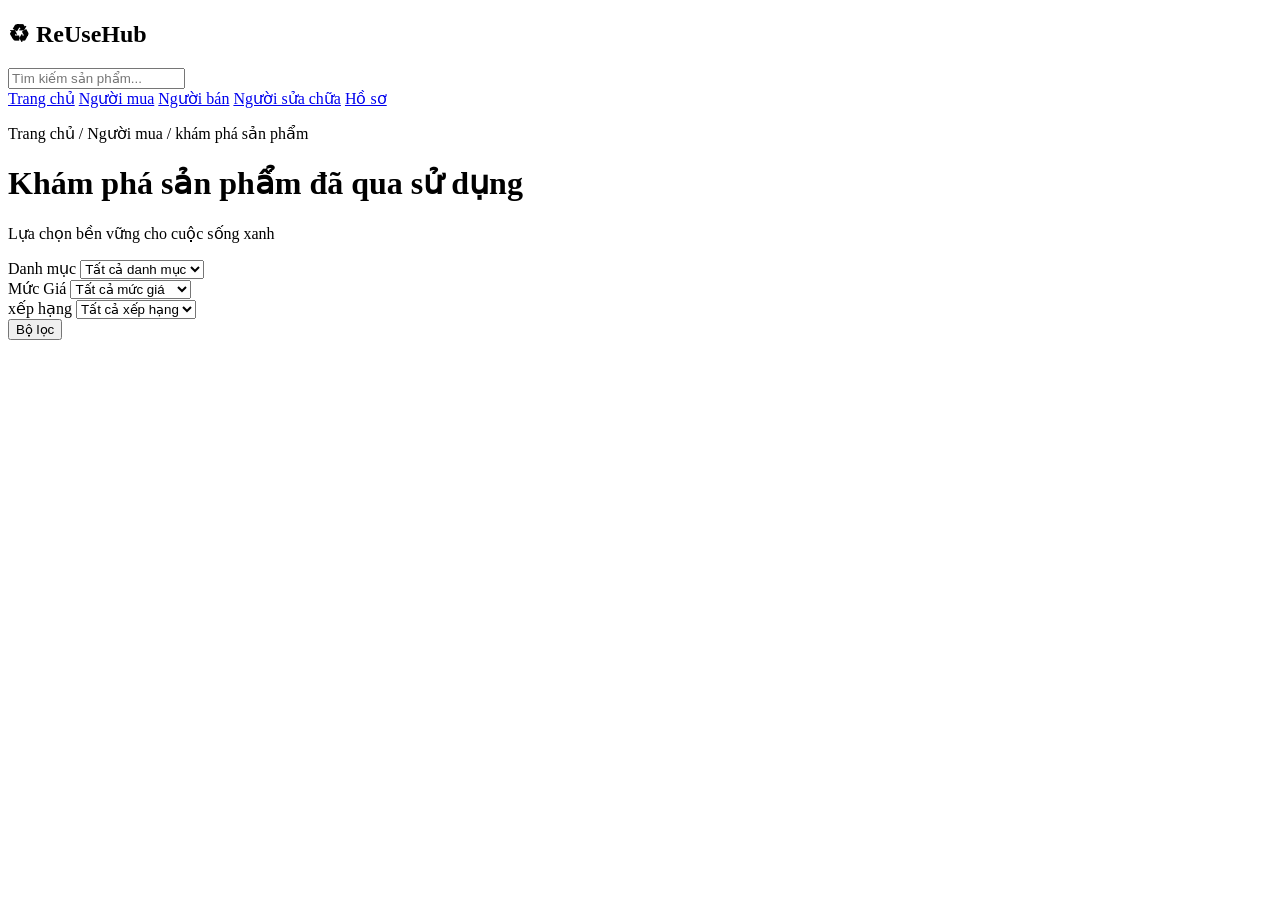
==== Project/Index.html @ 8da0eb99 "Add files via upload" ====
<!DOCTYPE html>
<html lang="vi">
<head>
    <meta charset="UTF-8">
    <meta name="viewport" content="width=device-width, initial-scale=1.0">
    <title>ReUseHub - Người mua</title>
    <link rel="stylesheet" href="style.css">
</head>
<body>
    <header>
        <h2>♻ ReUseHub</h2>
        <input type="text" id="timKiem" placeholder="Tìm kiếm sản phẩm...">
        <nav>
            <a href="#">Trang chủ</a>
            <a class="active" href="#">Người mua</a>
            <a  href="#">Người bán</a>
            <a href="#">Người sửa chữa</a>
            <a href="#">Hồ sơ</a>
        </nav>
    </header>

    <main>
        <p class="duongdan">Trang chủ / Người mua / khám phá sản phẩm</p>

        <h1>Khám phá sản phẩm <span>đã qua sử dụng </span></h1>
        <p class="mota">Lựa chọn bền vững cho cuộc sống xanh</p>

        <div class="boloc">
            <div>
                <label>Danh mục</label>
                <select id="danhMuc">
                    <option value="Tất cả">Tất cả danh mục</option>
                    <option value="Nội thất">Nội thất</option>
                    <option value="Đồ điện">Đồ điện</option>
                    <option value="Đồ cá nhân">Đồ cá nhân</option>
                </select>
            </div>

            <div>
                <label>Mức Giá</label>
                <select id="MucGia">
                    <option value="Tất cả">Tất cả mức giá</option>
                    <option value="thấp đến cao">Từ thấp đến cao</option>
                    <option value="cao đến thấp">từ cao đến thấp</option>
                </select>
            </div>

            <div>
                <label>xếp hạng</label>
                <select id="xepHang">
                    <option value="0">Tất cả xếp hạng</option>
                    <option value="50">5 sao</option>
                    <option value="40">4 sao</option>
                    <option value="30">3 sao</option>
                    <option value="20">2 sao</option> 
                    <option value="10">1 sao</option>
                </select>
            </div>

            <button onclick="locSanPham()">Bộ lọc</button>
        </div>

        <p id="soLuong"></p>
        <div id="danhSach" class="danhsach"></div>
    </main>

    <script src="main.js"></script>
</body>
</html>
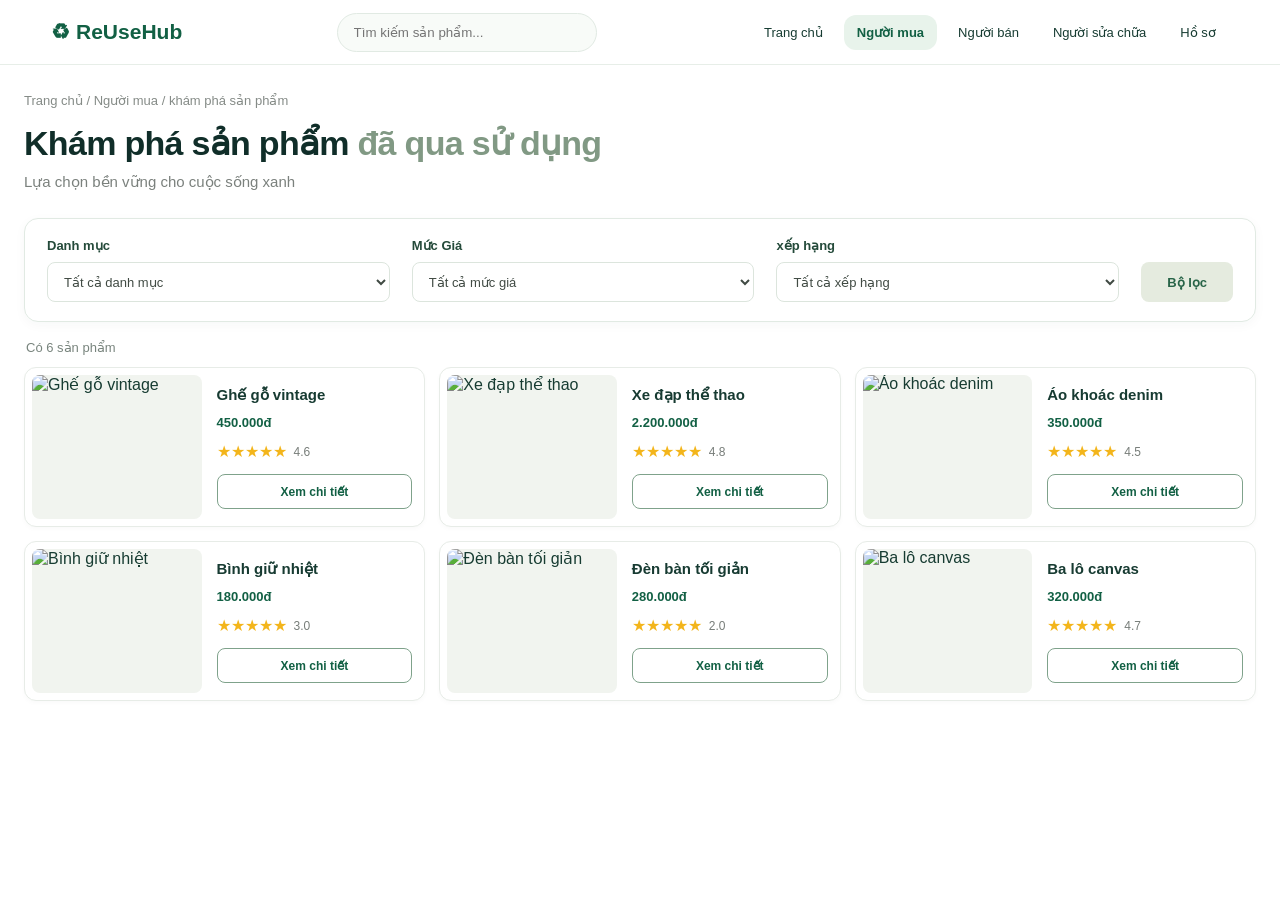
==== commit ed415af7: "Add files via upload" ====
--- a/Project/Index.html
+++ b/Project/Index.html
@@ -5,7 +5,7 @@
     <meta charset="UTF-8">
     <meta name="viewport" content="width=device-width, initial-scale=1.0">
     <title>ReUseHub - Người mua</title>
-    <link rel="stylesheet" href="style.css">
+   <link rel="stylesheet" href="CSS/style.css">
 </head>
 <body>
     <header>
@@ -65,6 +65,6 @@
         <div id="danhSach" class="danhsach"></div>
     </main>
 
-    <script src="main.js"></script>
+    <script src="JS/main.js"></script>
 </body>
 </html>
--- a/Project/CSS/style.css
+++ b/Project/CSS/style.css
@@ -0,0 +1,410 @@
+* {
+    box-sizing: border-box;
+}
+
+:root {
+    --xanh-dam: #126044;
+    --xanh: #286448;
+    --xanh-nhat: #e8f3eb;
+    --vien: #e1eae3;
+    --chu: #173c32;
+    --chu-phu: #78847d;
+    --vang: #f3b51b;
+}
+
+body {
+    margin: 0;
+    font-family: Arial, Helvetica, sans-serif;
+    color: var(--chu);
+    background: #fff;
+}
+
+/* Thanh điều hướng */
+
+header {
+    min-height: 65px;
+    display: flex;
+    align-items: center;
+    justify-content: space-between;
+    gap: 20px;
+    flex-wrap: wrap;
+    padding: 12px 4%;
+    border-bottom: 1px solid #e7eee8;
+    background: rgba(255, 255, 255, 0.97);
+}
+
+header h2 {
+    margin: 0;
+    color: var(--xanh-dam);
+    font-size: 21px;
+    white-space: nowrap;
+}
+
+#timKiem {
+    width: 260px;
+    max-width: 100%;
+    padding: 11px 16px;
+    border: 1px solid var(--vien);
+    border-radius: 25px;
+    background: #f8fbf8;
+    outline: none;
+    transition: border-color 0.2s, box-shadow 0.2s;
+}
+
+#timKiem:focus {
+    border-color: #76a88a;
+    box-shadow: 0 0 0 3px rgba(40, 100, 72, 0.08);
+}
+
+nav {
+    display: flex;
+    align-items: center;
+    justify-content: flex-end;
+    flex-wrap: wrap;
+    gap: 8px;
+}
+
+nav a {
+    padding: 10px 13px;
+    border-radius: 12px;
+    color: var(--chu);
+    text-decoration: none;
+    font-size: 13px;
+    white-space: nowrap;
+    transition: background 0.2s, color 0.2s;
+}
+
+nav a:hover,
+nav a.active {
+    color: var(--xanh-dam);
+    background: var(--xanh-nhat);
+}
+
+nav a.active {
+    font-weight: bold;
+}
+
+/* Nội dung chính */
+
+main {
+    max-width: 1300px;
+    margin: 28px auto;
+    padding: 0 24px 35px;
+}
+
+.duongdan {
+    margin: 0 0 13px;
+    color: #858b87;
+    font-size: 13px;
+}
+
+h1 {
+    margin: 0 0 8px;
+    font-size: clamp(26px, 3vw, 34px);
+    line-height: 1.3;
+    letter-spacing: -0.7px;
+    color: #102e29;
+}
+
+h1 span {
+    color: #819984;
+}
+
+.mota {
+    margin: 0 0 27px;
+    color: #7b817d;
+    font-size: 15px;
+}
+
+/* Bộ lọc */
+
+.boloc {
+    display: flex;
+    align-items: flex-end;
+    gap: 22px;
+    flex-wrap: wrap;
+    margin-bottom: 18px;
+    padding: 19px 22px;
+    border: 1px solid var(--vien);
+    border-radius: 14px;
+    background: #fff;
+    box-shadow: 0 3px 12px rgba(24, 67, 45, 0.035);
+}
+
+.boloc > div {
+    flex: 1 1 180px;
+    min-width: 0;
+}
+
+.boloc label {
+    display: block;
+    margin-bottom: 9px;
+    color: #244a3a;
+    font-size: 13px;
+    font-weight: 600;
+}
+
+select {
+    width: 100%;
+    min-height: 40px;
+    padding: 9px 12px;
+    border: 1px solid #dce5dd;
+    border-radius: 8px;
+    background: #fff;
+    color: #414b44;
+    font-family: inherit;
+    font-size: 13px;
+    outline: none;
+    cursor: pointer;
+}
+
+select:focus {
+    border-color: #75a489;
+    box-shadow: 0 0 0 3px rgba(40, 100, 72, 0.07);
+}
+
+.boloc > button {
+    flex: 0 0 auto;
+    min-height: 40px;
+    padding: 10px 25px;
+    border: 1px solid transparent;
+    border-radius: 8px;
+    background: #e5ebdf;
+    color: var(--xanh);
+    font-size: 13px;
+    font-weight: 600;
+    cursor: pointer;
+    transition: background 0.2s, color 0.2s;
+}
+
+.boloc > button:hover {
+    background: var(--xanh-dam);
+    color: #fff;
+}
+
+/* Số lượng sản phẩm */
+
+#soLuong {
+    margin: 12px 2px;
+    color: var(--chu-phu);
+    font-size: 13px;
+}
+
+/* Danh sách sản phẩm */
+
+.danhsach {
+    display: grid;
+    grid-template-columns: repeat(3, minmax(0, 1fr));
+    gap: 14px;
+}
+
+.sanpham {
+    display: flex;
+    align-items: stretch;
+    gap: 15px;
+    min-width: 0;
+    min-height: 158px;
+    padding: 7px;
+    overflow: hidden;
+    border: 1px solid #e7ece7;
+    border-radius: 12px;
+    background: #fff;
+    box-shadow: 0 2px 5px rgba(25, 59, 50, 0.025);
+    transition: transform 0.2s, box-shadow 0.2s, border-color 0.2s;
+}
+
+.sanpham:hover {
+    transform: translateY(-3px);
+    border-color: #d2e3d6;
+    box-shadow: 0 7px 18px rgba(25, 59, 50, 0.09);
+}
+
+.sanpham img {
+    display: block;
+    flex: 0 0 44%;
+    width: 44%;
+    min-width: 0;
+    min-height: 144px;
+    height: 144px;
+    border-radius: 8px;
+    background: #f1f4ef;
+    object-fit: cover;
+}
+
+.thongtin {
+    display: flex;
+    flex: 1;
+    flex-direction: column;
+    align-items: stretch;
+    justify-content: center;
+    min-width: 0;
+    padding: 5px 5px 5px 0;
+}
+
+.thongtin h3 {
+    margin: 0 0 10px;
+    color: #173b32;
+    font-size: 15px;
+    font-weight: 600;
+    line-height: 1.35;
+    overflow-wrap: anywhere;
+}
+
+.gia {
+    margin: 0 0 12px;
+    color: var(--xanh-dam);
+    font-size: 13px;
+    font-weight: 700;
+}
+
+.danhgia {
+    display: flex;
+    align-items: center;
+    gap: 7px;
+    margin-bottom: 13px;
+}
+
+.sao {
+    color: var(--vang);
+    font-size: 16px;
+    letter-spacing: 0;
+    white-space: nowrap;
+}
+
+.diem {
+    color: #777d79;
+    font-size: 12px;
+}
+
+.xem {
+    width: 100%;
+    min-height: 35px;
+    padding: 8px 5px;
+    border: 1px solid #7fa28b;
+    border-radius: 8px;
+    background: #fff;
+    color: var(--xanh-dam);
+    font-family: inherit;
+    font-size: 12px;
+    font-weight: 600;
+    cursor: pointer;
+    transition: background 0.2s, color 0.2s;
+}
+
+.xem:hover {
+    background: var(--xanh-dam);
+    color: #fff;
+}
+
+/* Không có kết quả */
+
+.khong-co-sp {
+    grid-column: 1 / -1;
+    padding: 45px 15px;
+    border: 1px dashed #d6e3d8;
+    border-radius: 12px;
+    text-align: center;
+}
+
+.khong-co-sp > span {
+    font-size: 32px;
+}
+
+.khong-co-sp h3 {
+    margin-bottom: 8px;
+    color: var(--xanh-dam);
+}
+
+.khong-co-sp p {
+    color: var(--chu-phu);
+    font-size: 14px;
+}
+
+/* Responsive */
+
+@media (max-width: 1050px) {
+    header {
+        gap: 12px;
+    }
+
+    nav {
+        gap: 2px;
+    }
+
+    nav a {
+        padding: 9px;
+        font-size: 12px;
+    }
+
+    .danhsach {
+        grid-template-columns: repeat(2, minmax(0, 1fr));
+    }
+}
+
+@media (max-width: 650px) {
+    header {
+        padding: 14px 18px;
+    }
+
+    header h2 {
+        font-size: 19px;
+    }
+
+    #timKiem {
+        width: 100%;
+        order: 3;
+    }
+
+    nav {
+        justify-content: flex-start;
+        width: 100%;
+        overflow-x: auto;
+    }
+
+    main {
+        margin: 22px auto;
+        padding: 0 14px 25px;
+    }
+
+    h1 {
+        font-size: 26px;
+    }
+
+    .boloc {
+        gap: 13px;
+        padding: 15px;
+    }
+
+    .boloc > div {
+        flex: 1 1 100%;
+    }
+
+    .boloc > button {
+        width: 100%;
+    }
+
+    .danhsach {
+        grid-template-columns: 1fr;
+        gap: 12px;
+    }
+
+    .sanpham {
+        min-height: 145px;
+    }
+
+    .sanpham img {
+        flex-basis: 42%;
+        width: 42%;
+        height: 135px;
+        min-height: 135px;
+    }
+}
+
+@media (prefers-reduced-motion: reduce) {
+    *,
+    *::before,
+    *::after {
+        transition: none !important;
+        animation: none !important;
+    }
+}
